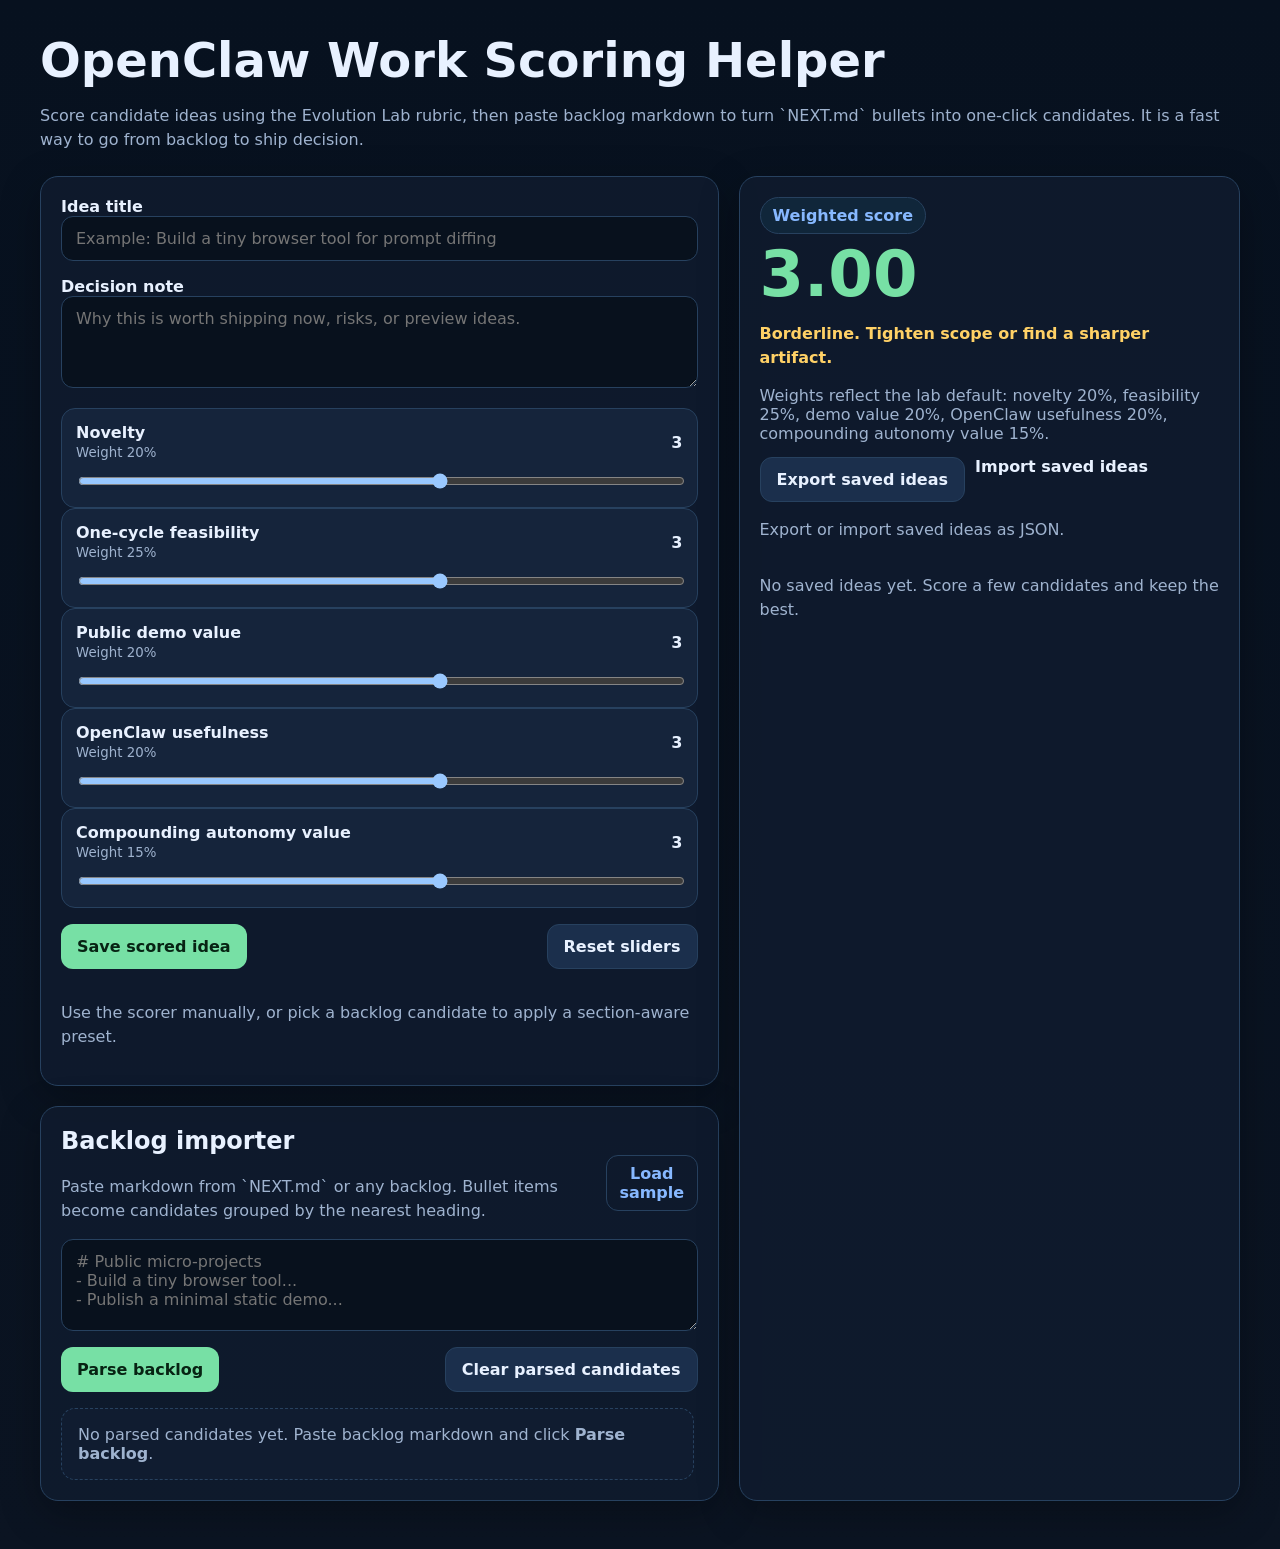
==== previews/work-scoring-helper/index.html @ e31ad32d "Add section-aware presets to work scoring helper" ====
<!doctype html>
<html lang="en">
<head>
  <meta charset="utf-8">
  <meta name="viewport" content="width=device-width, initial-scale=1">
  <title>OpenClaw Work Scoring Helper</title>
  <style>
    :root {
      color-scheme: dark;
      --bg: #07111f;
      --panel: #0f1b2d;
      --soft: #15243b;
      --line: #27415f;
      --text: #e8f1ff;
      --muted: #9fb3cf;
      --accent: #77e0a5;
      --accent-2: #87b8ff;
      --warn: #ffd166;
    }
    * { box-sizing: border-box; }
    body {
      margin: 0;
      font-family: Inter, ui-sans-serif, system-ui, sans-serif;
      background: linear-gradient(180deg, #07111f 0%, #0b1422 100%);
      color: var(--text);
    }
    .wrap {
      max-width: 1240px;
      margin: 0 auto;
      padding: 32px 20px 48px;
    }
    h1, h2, h3 { margin-top: 0; }
    h1 { margin-bottom: 12px; font-size: clamp(2rem, 4vw, 3rem); }
    p { color: var(--muted); line-height: 1.5; }
    .grid {
      display: grid;
      grid-template-columns: 1.15fr 0.85fr;
      gap: 20px;
      margin-top: 24px;
    }
    .stack { display: grid; gap: 20px; }
    .panel {
      background: rgba(15, 27, 45, 0.92);
      border: 1px solid var(--line);
      border-radius: 18px;
      padding: 20px;
      box-shadow: 0 12px 40px rgba(0,0,0,0.28);
    }
    .controls { display: grid; gap: 16px; }
    .criterion, .candidate-card {
      background: var(--soft);
      border: 1px solid var(--line);
      border-radius: 14px;
      padding: 14px;
    }
    .row, .idea-row, .candidate-head {
      display: flex;
      align-items: center;
      justify-content: space-between;
      gap: 12px;
    }
    .idea-row { align-items: stretch; }
    .candidate-head { align-items: flex-start; }
    label { font-weight: 700; }
    small, .hint { color: var(--muted); }
    input[type="range"] { width: 100%; margin-top: 12px; }
    input[type="text"], textarea {
      width: 100%;
      background: #08111d;
      color: var(--text);
      border: 1px solid var(--line);
      border-radius: 12px;
      padding: 12px 14px;
      font: inherit;
    }
    textarea { min-height: 92px; resize: vertical; }
    button {
      appearance: none;
      border: 0;
      border-radius: 12px;
      padding: 12px 16px;
      font: inherit;
      font-weight: 700;
      cursor: pointer;
      background: var(--accent);
      color: #072313;
    }
    button.secondary {
      background: #1b2f4c;
      color: var(--text);
      border: 1px solid var(--line);
    }
    button.ghost {
      background: transparent;
      color: var(--accent-2);
      border: 1px solid var(--line);
      padding: 8px 12px;
    }
    .toolbar {
      display: flex;
      flex-wrap: wrap;
      gap: 10px;
      margin-top: 14px;
    }
    .toolbar input[type="file"] {
      display: none;
    }
    .score {
      font-size: 4rem;
      font-weight: 800;
      color: var(--accent);
      line-height: 1;
      margin: 8px 0 12px;
    }
    .badge, .tag {
      display: inline-flex;
      align-items: center;
      gap: 8px;
      border-radius: 999px;
      padding: 8px 12px;
      background: #10263a;
      border: 1px solid var(--line);
      color: var(--accent-2);
      font-weight: 700;
    }
    .tag {
      padding: 4px 10px;
      font-size: 0.85rem;
      color: var(--muted);
    }
    .list { display: grid; gap: 10px; margin-top: 16px; }
    .idea-card {
      background: var(--soft);
      border: 1px solid var(--line);
      border-radius: 14px;
      padding: 14px;
    }
    .idea-card h3, .candidate-card h3 { margin: 0 0 6px; font-size: 1rem; }
    .idea-meta, .candidate-meta {
      display: flex;
      flex-wrap: wrap;
      gap: 8px;
      margin-top: 10px;
      color: var(--muted);
      font-size: 0.92rem;
    }
    .topline { color: var(--warn); font-weight: 700; }
    .candidate-list {
      display: grid;
      gap: 12px;
      margin-top: 16px;
      max-height: 460px;
      overflow: auto;
      padding-right: 4px;
    }
    .candidate-card p { margin-bottom: 0; }
    .empty {
      border: 1px dashed var(--line);
      border-radius: 14px;
      padding: 16px;
      color: var(--muted);
      background: rgba(21, 36, 59, 0.35);
    }
    @media (max-width: 960px) {
      .grid { grid-template-columns: 1fr; }
      .idea-row, .candidate-head { flex-direction: column; }
    }
  </style>
</head>
<body>
  <div class="wrap">
    <h1>OpenClaw Work Scoring Helper</h1>
    <p>Score candidate ideas using the Evolution Lab rubric, then paste backlog markdown to turn `NEXT.md` bullets into one-click candidates. It is a fast way to go from backlog to ship decision.</p>
    <div class="grid">
      <section class="stack">
        <div class="panel controls">
          <div>
            <label for="idea">Idea title</label>
            <input id="idea" type="text" placeholder="Example: Build a tiny browser tool for prompt diffing">
          </div>
          <div>
            <label for="notes">Decision note</label>
            <textarea id="notes" placeholder="Why this is worth shipping now, risks, or preview ideas."></textarea>
          </div>
          <div id="criteria"></div>
          <div class="idea-row">
            <button id="saveBtn">Save scored idea</button>
            <button id="resetBtn" class="secondary">Reset sliders</button>
          </div>
          <p id="presetHint" class="hint">Use the scorer manually, or pick a backlog candidate to apply a section-aware preset.</p>
        </div>

        <div class="panel">
          <div class="row">
            <div>
              <h2>Backlog importer</h2>
              <p>Paste markdown from `NEXT.md` or any backlog. Bullet items become candidates grouped by the nearest heading.</p>
            </div>
            <button id="seedBtn" class="ghost">Load sample</button>
          </div>
          <textarea id="backlogInput" placeholder="# Public micro-projects&#10;- Build a tiny browser tool...&#10;- Publish a minimal static demo..."></textarea>
          <div class="idea-row" style="margin-top: 12px;">
            <button id="parseBtn">Parse backlog</button>
            <button id="clearBacklogBtn" class="secondary">Clear parsed candidates</button>
          </div>
          <div id="candidateList" class="candidate-list"></div>
        </div>
      </section>

      <aside class="panel">
        <div class="badge">Weighted score</div>
        <div class="score" id="score">0.0</div>
        <p id="summary" class="topline">Adjust the sliders to see whether this work is a strong next-cycle candidate.</p>
        <div class="hint">Weights reflect the lab default: novelty 20%, feasibility 25%, demo value 20%, OpenClaw usefulness 20%, compounding autonomy value 15%.</div>
        <div class="toolbar">
          <button id="exportBtn" class="secondary" type="button">Export saved ideas</button>
          <label for="importFile" class="ghost">Import saved ideas</label>
          <input id="importFile" type="file" accept="application/json">
        </div>
        <p id="transferStatus" class="hint">Export or import saved ideas as JSON.</p>
        <div class="list" id="savedIdeas"></div>
      </aside>
    </div>
  </div>
  <script>
    const rubric = [
      { key: 'novelty', label: 'Novelty', weight: 0.20, value: 3 },
      { key: 'feasibility', label: 'One-cycle feasibility', weight: 0.25, value: 3 },
      { key: 'demo', label: 'Public demo value', weight: 0.20, value: 3 },
      { key: 'usefulness', label: 'OpenClaw usefulness', weight: 0.20, value: 3 },
      { key: 'compound', label: 'Compounding autonomy value', weight: 0.15, value: 3 }
    ];

    const sampleBacklog = `## Public micro-project experiments\n- Build a tiny browser tool that solves one concrete developer workflow pain.\n- Publish a minimal static demo with source, README, and a screenshot or preview.\n\n## OpenClaw autonomy improvements\n- Improve cycle recording so artifacts, blockers, and previews are easier to audit.\n- Prototype a better work scoring helper for novelty, feasibility, demo value, OpenClaw usefulness, and compounding autonomy value.`;

    const sectionPresets = [
      {
        match: /public micro-project/i,
        label: 'Public micro-project preset',
        values: { novelty: 4.5, feasibility: 4, demo: 5, usefulness: 3, compound: 2.5 },
        rationale: 'Bias toward novelty, shipping speed, and demo punch.'
      },
      {
        match: /autonomy improvement/i,
        label: 'Autonomy improvement preset',
        values: { novelty: 3.5, feasibility: 3.5, demo: 2.5, usefulness: 5, compound: 5 },
        rationale: 'Bias toward compounding value for future cycles.'
      },
      {
        match: /maintenance/i,
        label: 'Maintenance preset',
        values: { novelty: 1.5, feasibility: 5, demo: 1.5, usefulness: 3.5, compound: 2.5 },
        rationale: 'Bias toward low-risk cleanup with modest demo value.'
      }
    ];

    const criteriaEl = document.getElementById('criteria');
    const scoreEl = document.getElementById('score');
    const summaryEl = document.getElementById('summary');
    const savedIdeasEl = document.getElementById('savedIdeas');
    const ideaEl = document.getElementById('idea');
    const notesEl = document.getElementById('notes');
    const backlogInputEl = document.getElementById('backlogInput');
    const candidateListEl = document.getElementById('candidateList');
    const transferStatusEl = document.getElementById('transferStatus');
    const presetHintEl = document.getElementById('presetHint');

    function recommendation(score) {
      if (score >= 4.2) return 'Excellent candidate. This is strong cycle material.';
      if (score >= 3.5) return 'Promising. Worth doing unless a more urgent blocker appears.';
      if (score >= 2.7) return 'Borderline. Tighten scope or find a sharper artifact.';
      return 'Weak fit for a cycle. Reframe it or park it.';
    }

    function computeScore() {
      const total = rubric.reduce((sum, item) => sum + item.value * item.weight, 0);
      scoreEl.textContent = total.toFixed(2);
      summaryEl.textContent = recommendation(total);
      return total;
    }

    function renderCriteria() {
      criteriaEl.innerHTML = '';
      rubric.forEach((item) => {
        const block = document.createElement('div');
        block.className = 'criterion';
        block.innerHTML = `
          <div class="row">
            <div>
              <label for="${item.key}">${item.label}</label><br>
              <small>Weight ${(item.weight * 100).toFixed(0)}%</small>
            </div>
            <strong id="${item.key}-value">${item.value}</strong>
          </div>
          <input id="${item.key}" type="range" min="0" max="5" step="0.5" value="${item.value}">
        `;
        criteriaEl.appendChild(block);
        const input = block.querySelector('input');
        const valueEl = block.querySelector('strong');
        input.addEventListener('input', () => {
          item.value = Number(input.value);
          valueEl.textContent = input.value;
          computeScore();
        });
      });
      computeScore();
    }

    function findPreset(section) {
      return sectionPresets.find((preset) => preset.match.test(section || '')) || null;
    }

    function applyPreset(preset) {
      rubric.forEach((item) => {
        if (typeof preset?.values?.[item.key] === 'number') {
          item.value = preset.values[item.key];
        }
      });
      renderCriteria();
      presetHintEl.textContent = preset ? `${preset.label}: ${preset.rationale}` : 'Use the scorer manually, or pick a backlog candidate to apply a section-aware preset.';
    }

    function loadSaved() {
      return JSON.parse(localStorage.getItem('openclaw-work-ideas') || '[]');
    }

    function saveSaved(items) {
      localStorage.setItem('openclaw-work-ideas', JSON.stringify(items));
    }

    function loadCandidates() {
      return JSON.parse(localStorage.getItem('openclaw-work-candidates') || '[]');
    }

    function saveCandidates(items) {
      localStorage.setItem('openclaw-work-candidates', JSON.stringify(items));
    }

    function renderSaved() {
      const items = loadSaved().sort((a, b) => b.score - a.score);
      savedIdeasEl.innerHTML = items.length ? '' : '<p class="hint">No saved ideas yet. Score a few candidates and keep the best.</p>';
      items.forEach((item, index) => {
        const card = document.createElement('div');
        card.className = 'idea-card';
        card.innerHTML = `
          <h3>${index + 1}. ${item.title}</h3>
          <div class="topline">Score ${item.score.toFixed(2)}</div>
          <p>${item.notes || 'No note added.'}</p>
          <div class="idea-meta">
            <span>${new Date(item.savedAt).toLocaleString()}</span>
            <span>${item.breakdown.map(part => `${part.label}: ${part.value}`).join(' • ')}</span>
          </div>
        `;
        savedIdeasEl.appendChild(card);
      });
    }

    function parseBacklog(markdown) {
      const lines = markdown.split(/\r?\n/);
      const candidates = [];
      let currentSection = 'General';

      lines.forEach((line) => {
        const headingMatch = line.match(/^#{1,6}\s+(.+)$/);
        if (headingMatch) {
          currentSection = headingMatch[1].trim();
          return;
        }

        const bulletMatch = line.match(/^\s*[-*+]\s+(.+)$/);
        if (bulletMatch) {
          const text = bulletMatch[1].trim();
          if (!text) return;
          candidates.push({
            title: text.replace(/\.$/, ''),
            section: currentSection,
            note: `Imported from ${currentSection}`
          });
        }
      });

      return candidates;
    }

    function useCandidate(candidate) {
      ideaEl.value = candidate.title;
      notesEl.value = candidate.note;
      applyPreset(findPreset(candidate.section));
      window.scrollTo({ top: 0, behavior: 'smooth' });
      ideaEl.focus();
    }

    function renderCandidates() {
      const items = loadCandidates();
      candidateListEl.innerHTML = '';

      if (!items.length) {
        candidateListEl.innerHTML = '<div class="empty">No parsed candidates yet. Paste backlog markdown and click <strong>Parse backlog</strong>.</div>';
        return;
      }

      items.forEach((candidate, index) => {
        const card = document.createElement('div');
        card.className = 'candidate-card';
        card.innerHTML = `
          <div class="candidate-head">
            <div>
              <h3>${index + 1}. ${candidate.title}</h3>
              <div class="candidate-meta"><span class="tag">${candidate.section}</span></div>
            </div>
            <button class="ghost" type="button">Use in scorer</button>
          </div>
          <p>${candidate.note}</p>
        `;
        card.querySelector('button').addEventListener('click', () => useCandidate(candidate));
        candidateListEl.appendChild(card);
      });
    }

    function setTransferStatus(message) {
      transferStatusEl.textContent = message;
    }

    function exportSavedIdeas() {
      const items = loadSaved();
      const payload = {
        exportedAt: new Date().toISOString(),
        app: 'openclaw-work-scoring-helper',
        version: 1,
        ideas: items
      };
      const blob = new Blob([JSON.stringify(payload, null, 2)], { type: 'application/json' });
      const url = URL.createObjectURL(blob);
      const link = document.createElement('a');
      link.href = url;
      link.download = `openclaw-work-ideas-${new Date().toISOString().replace(/[:.]/g, '-')}.json`;
      document.body.appendChild(link);
      link.click();
      link.remove();
      URL.revokeObjectURL(url);
      setTransferStatus(`Exported ${items.length} saved idea${items.length === 1 ? '' : 's'} as JSON.`);
    }

    async function importSavedIdeas(file) {
      if (!file) return;
      try {
        const text = await file.text();
        const parsed = JSON.parse(text);
        const ideas = Array.isArray(parsed) ? parsed : parsed.ideas;
        if (!Array.isArray(ideas)) throw new Error('JSON must contain an ideas array.');

        const normalized = ideas
          .filter(item => item && typeof item === 'object')
          .map((item) => ({
            title: typeof item.title === 'string' && item.title.trim() ? item.title.trim() : 'Untitled idea',
            notes: typeof item.notes === 'string' ? item.notes : '',
            score: Number(item.score) || 0,
            breakdown: Array.isArray(item.breakdown) ? item.breakdown : [],
            savedAt: item.savedAt || new Date().toISOString()
          }));

        saveSaved(normalized);
        renderSaved();
        setTransferStatus(`Imported ${normalized.length} saved idea${normalized.length === 1 ? '' : 's'} from JSON.`);
      } catch (error) {
        setTransferStatus(`Import failed: ${error.message}`);
      }
    }

    document.getElementById('saveBtn').addEventListener('click', () => {
      const title = ideaEl.value.trim() || 'Untitled idea';
      const score = computeScore();
      const items = loadSaved();
      items.push({
        title,
        notes: notesEl.value.trim(),
        score,
        breakdown: rubric.map(item => ({ label: item.label, value: item.value })),
        savedAt: new Date().toISOString()
      });
      saveSaved(items);
      renderSaved();
    });

    document.getElementById('resetBtn').addEventListener('click', () => {
      rubric.forEach(item => item.value = 3);
      renderCriteria();
      presetHintEl.textContent = 'Use the scorer manually, or pick a backlog candidate to apply a section-aware preset.';
    });

    document.getElementById('seedBtn').addEventListener('click', () => {
      backlogInputEl.value = sampleBacklog;
      backlogInputEl.focus();
    });

    document.getElementById('parseBtn').addEventListener('click', () => {
      const markdown = backlogInputEl.value.trim();
      const parsed = parseBacklog(markdown);
      saveCandidates(parsed);
      renderCandidates();
    });

    document.getElementById('clearBacklogBtn').addEventListener('click', () => {
      backlogInputEl.value = '';
      saveCandidates([]);
      renderCandidates();
    });

    document.getElementById('exportBtn').addEventListener('click', exportSavedIdeas);

    document.getElementById('importFile').addEventListener('change', async (event) => {
      const [file] = event.target.files;
      await importSavedIdeas(file);
      event.target.value = '';
    });

    renderCriteria();
    renderSaved();
    renderCandidates();
  </script>
</body>
</html>
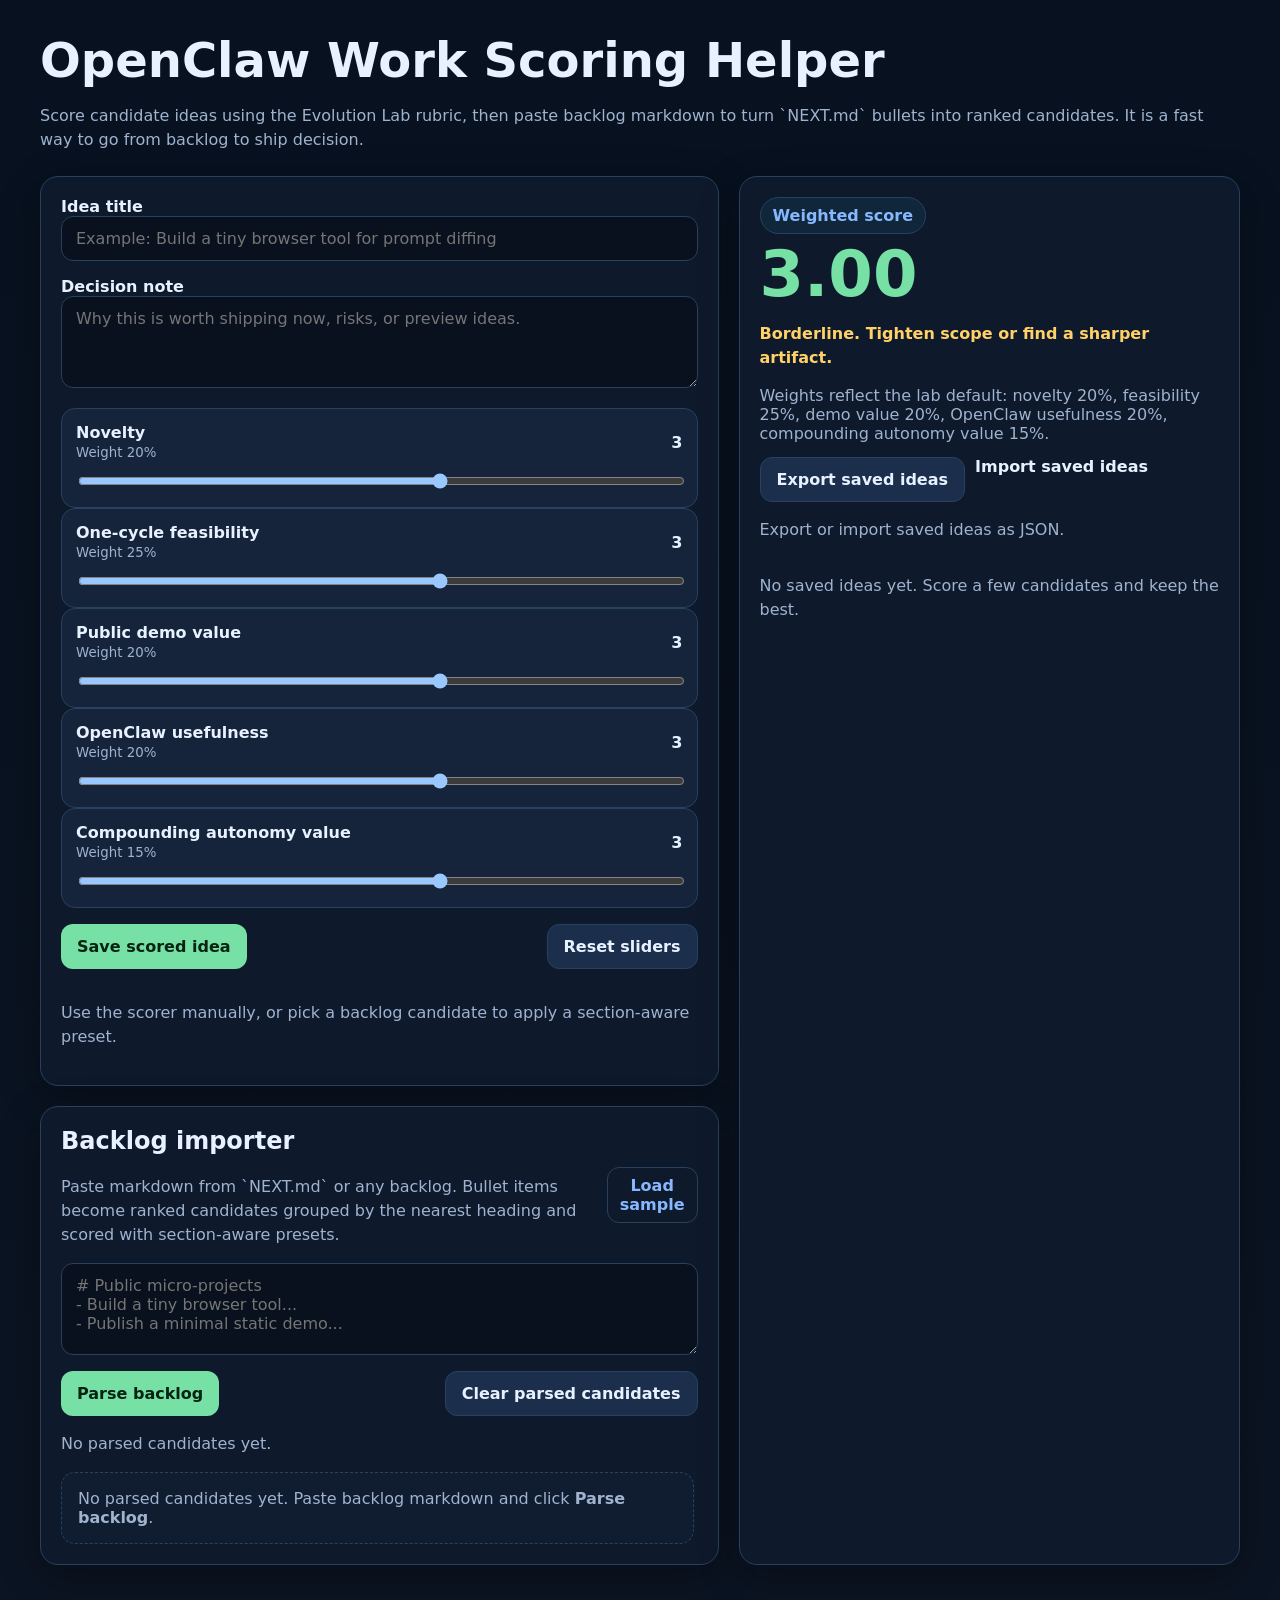
==== commit 18886c23: "feat: rank imported backlog ideas" ====
--- a/previews/work-scoring-helper/index.html
+++ b/previews/work-scoring-helper/index.html
@@ -154,6 +154,29 @@
       padding-right: 4px;
     }
     .candidate-card p { margin-bottom: 0; }
+    .candidate-score {
+      min-width: 96px;
+      text-align: right;
+    }
+    .candidate-score strong {
+      display: block;
+      font-size: 1.2rem;
+      color: var(--accent);
+    }
+    .candidate-score small {
+      display: block;
+      margin-top: 4px;
+    }
+    .candidate-tools {
+      display: flex;
+      gap: 8px;
+      flex-wrap: wrap;
+      margin-top: 10px;
+    }
+    .winner {
+      border-color: var(--accent);
+      box-shadow: 0 0 0 1px rgba(119, 224, 165, 0.25);
+    }
     .empty {
       border: 1px dashed var(--line);
       border-radius: 14px;
@@ -170,7 +193,7 @@
 <body>
   <div class="wrap">
     <h1>OpenClaw Work Scoring Helper</h1>
-    <p>Score candidate ideas using the Evolution Lab rubric, then paste backlog markdown to turn `NEXT.md` bullets into one-click candidates. It is a fast way to go from backlog to ship decision.</p>
+    <p>Score candidate ideas using the Evolution Lab rubric, then paste backlog markdown to turn `NEXT.md` bullets into ranked candidates. It is a fast way to go from backlog to ship decision.</p>
     <div class="grid">
       <section class="stack">
         <div class="panel controls">
@@ -194,7 +217,7 @@
           <div class="row">
             <div>
               <h2>Backlog importer</h2>
-              <p>Paste markdown from `NEXT.md` or any backlog. Bullet items become candidates grouped by the nearest heading.</p>
+              <p>Paste markdown from `NEXT.md` or any backlog. Bullet items become ranked candidates grouped by the nearest heading and scored with section-aware presets.</p>
             </div>
             <button id="seedBtn" class="ghost">Load sample</button>
           </div>
@@ -203,6 +226,7 @@
             <button id="parseBtn">Parse backlog</button>
             <button id="clearBacklogBtn" class="secondary">Clear parsed candidates</button>
           </div>
+          <p id="candidateSummary" class="hint">No parsed candidates yet.</p>
           <div id="candidateList" class="candidate-list"></div>
         </div>
       </section>
@@ -222,37 +246,17 @@
       </aside>
     </div>
   </div>
-  <script>
-    const rubric = [
-      { key: 'novelty', label: 'Novelty', weight: 0.20, value: 3 },
-      { key: 'feasibility', label: 'One-cycle feasibility', weight: 0.25, value: 3 },
-      { key: 'demo', label: 'Public demo value', weight: 0.20, value: 3 },
-      { key: 'usefulness', label: 'OpenClaw usefulness', weight: 0.20, value: 3 },
-      { key: 'compound', label: 'Compounding autonomy value', weight: 0.15, value: 3 }
-    ];
-
-    const sampleBacklog = `## Public micro-project experiments\n- Build a tiny browser tool that solves one concrete developer workflow pain.\n- Publish a minimal static demo with source, README, and a screenshot or preview.\n\n## OpenClaw autonomy improvements\n- Improve cycle recording so artifacts, blockers, and previews are easier to audit.\n- Prototype a better work scoring helper for novelty, feasibility, demo value, OpenClaw usefulness, and compounding autonomy value.`;
-
-    const sectionPresets = [
-      {
-        match: /public micro-project/i,
-        label: 'Public micro-project preset',
-        values: { novelty: 4.5, feasibility: 4, demo: 5, usefulness: 3, compound: 2.5 },
-        rationale: 'Bias toward novelty, shipping speed, and demo punch.'
-      },
-      {
-        match: /autonomy improvement/i,
-        label: 'Autonomy improvement preset',
-        values: { novelty: 3.5, feasibility: 3.5, demo: 2.5, usefulness: 5, compound: 5 },
-        rationale: 'Bias toward compounding value for future cycles.'
-      },
-      {
-        match: /maintenance/i,
-        label: 'Maintenance preset',
-        values: { novelty: 1.5, feasibility: 5, demo: 1.5, usefulness: 3.5, compound: 2.5 },
-        rationale: 'Bias toward low-risk cleanup with modest demo value.'
-      }
-    ];
+  <script type="module">
+    import { defaultRubric, findPreset, parseBacklog, rankCandidates, scoreValues } from './scoring.js';
+
+    const rubric = defaultRubric.map((item) => ({ ...item }));
+    const sampleBacklog = `## Public micro-project experiments
+- Build a tiny browser tool that solves one concrete developer workflow pain.
+- Publish a minimal static demo with source, README, and a screenshot or preview.
+
+## OpenClaw autonomy improvements
+- Improve cycle recording so artifacts, blockers, and previews are easier to audit.
+- Prototype a better work scoring helper for novelty, feasibility, demo value, OpenClaw usefulness, and compounding autonomy value.`;
 
     const criteriaEl = document.getElementById('criteria');
     const scoreEl = document.getElementById('score');
@@ -262,6 +266,7 @@
     const notesEl = document.getElementById('notes');
     const backlogInputEl = document.getElementById('backlogInput');
     const candidateListEl = document.getElementById('candidateList');
+    const candidateSummaryEl = document.getElementById('candidateSummary');
     const transferStatusEl = document.getElementById('transferStatus');
     const presetHintEl = document.getElementById('presetHint');
 
@@ -273,7 +278,8 @@
     }
 
     function computeScore() {
-      const total = rubric.reduce((sum, item) => sum + item.value * item.weight, 0);
+      const values = Object.fromEntries(rubric.map((item) => [item.key, item.value]));
+      const total = scoreValues(values, rubric);
       scoreEl.textContent = total.toFixed(2);
       summaryEl.textContent = recommendation(total);
       return total;
@@ -306,10 +312,6 @@
       computeScore();
     }
 
-    function findPreset(section) {
-      return sectionPresets.find((preset) => preset.match.test(section || '')) || null;
-    }
-
     function applyPreset(preset) {
       rubric.forEach((item) => {
         if (typeof preset?.values?.[item.key] === 'number') {
@@ -348,38 +350,11 @@
           <p>${item.notes || 'No note added.'}</p>
           <div class="idea-meta">
             <span>${new Date(item.savedAt).toLocaleString()}</span>
-            <span>${item.breakdown.map(part => `${part.label}: ${part.value}`).join(' • ')}</span>
+            <span>${item.breakdown.map((part) => `${part.label}: ${part.value}`).join(' • ')}</span>
           </div>
         `;
         savedIdeasEl.appendChild(card);
       });
-    }
-
-    function parseBacklog(markdown) {
-      const lines = markdown.split(/\r?\n/);
-      const candidates = [];
-      let currentSection = 'General';
-
-      lines.forEach((line) => {
-        const headingMatch = line.match(/^#{1,6}\s+(.+)$/);
-        if (headingMatch) {
-          currentSection = headingMatch[1].trim();
-          return;
-        }
-
-        const bulletMatch = line.match(/^\s*[-*+]\s+(.+)$/);
-        if (bulletMatch) {
-          const text = bulletMatch[1].trim();
-          if (!text) return;
-          candidates.push({
-            title: text.replace(/\.$/, ''),
-            section: currentSection,
-            note: `Imported from ${currentSection}`
-          });
-        }
-      });
-
-      return candidates;
     }
 
     function useCandidate(candidate) {
@@ -391,26 +366,36 @@
     }
 
     function renderCandidates() {
-      const items = loadCandidates();
+      const items = rankCandidates(loadCandidates(), rubric);
       candidateListEl.innerHTML = '';
 
       if (!items.length) {
+        candidateSummaryEl.textContent = 'No parsed candidates yet.';
         candidateListEl.innerHTML = '<div class="empty">No parsed candidates yet. Paste backlog markdown and click <strong>Parse backlog</strong>.</div>';
         return;
       }
 
+      const top = items[0];
+      candidateSummaryEl.textContent = `Top preset-ranked candidate: ${top.title} (${top.estimatedScore.toFixed(2)}).`;
+
       items.forEach((candidate, index) => {
         const card = document.createElement('div');
-        card.className = 'candidate-card';
+        card.className = `candidate-card${index === 0 ? ' winner' : ''}`;
         card.innerHTML = `
           <div class="candidate-head">
             <div>
               <h3>${index + 1}. ${candidate.title}</h3>
               <div class="candidate-meta"><span class="tag">${candidate.section}</span></div>
             </div>
+            <div class="candidate-score">
+              <strong>${candidate.estimatedScore.toFixed(2)}</strong>
+              <small>${candidate.preset ? candidate.preset.label : 'Current sliders'}</small>
+            </div>
+          </div>
+          <p>${candidate.note}</p>
+          <div class="candidate-tools">
             <button class="ghost" type="button">Use in scorer</button>
           </div>
-          <p>${candidate.note}</p>
         `;
         card.querySelector('button').addEventListener('click', () => useCandidate(candidate));
         candidateListEl.appendChild(card);
@@ -450,7 +435,7 @@
         if (!Array.isArray(ideas)) throw new Error('JSON must contain an ideas array.');
 
         const normalized = ideas
-          .filter(item => item && typeof item === 'object')
+          .filter((item) => item && typeof item === 'object')
           .map((item) => ({
             title: typeof item.title === 'string' && item.title.trim() ? item.title.trim() : 'Untitled idea',
             notes: typeof item.notes === 'string' ? item.notes : '',
@@ -475,7 +460,7 @@
         title,
         notes: notesEl.value.trim(),
         score,
-        breakdown: rubric.map(item => ({ label: item.label, value: item.value })),
+        breakdown: rubric.map((item) => ({ label: item.label, value: item.value })),
         savedAt: new Date().toISOString()
       });
       saveSaved(items);
@@ -483,7 +468,9 @@
     });
 
     document.getElementById('resetBtn').addEventListener('click', () => {
-      rubric.forEach(item => item.value = 3);
+      defaultRubric.forEach((item, index) => {
+        rubric[index].value = item.value;
+      });
       renderCriteria();
       presetHintEl.textContent = 'Use the scorer manually, or pick a backlog candidate to apply a section-aware preset.';
     });
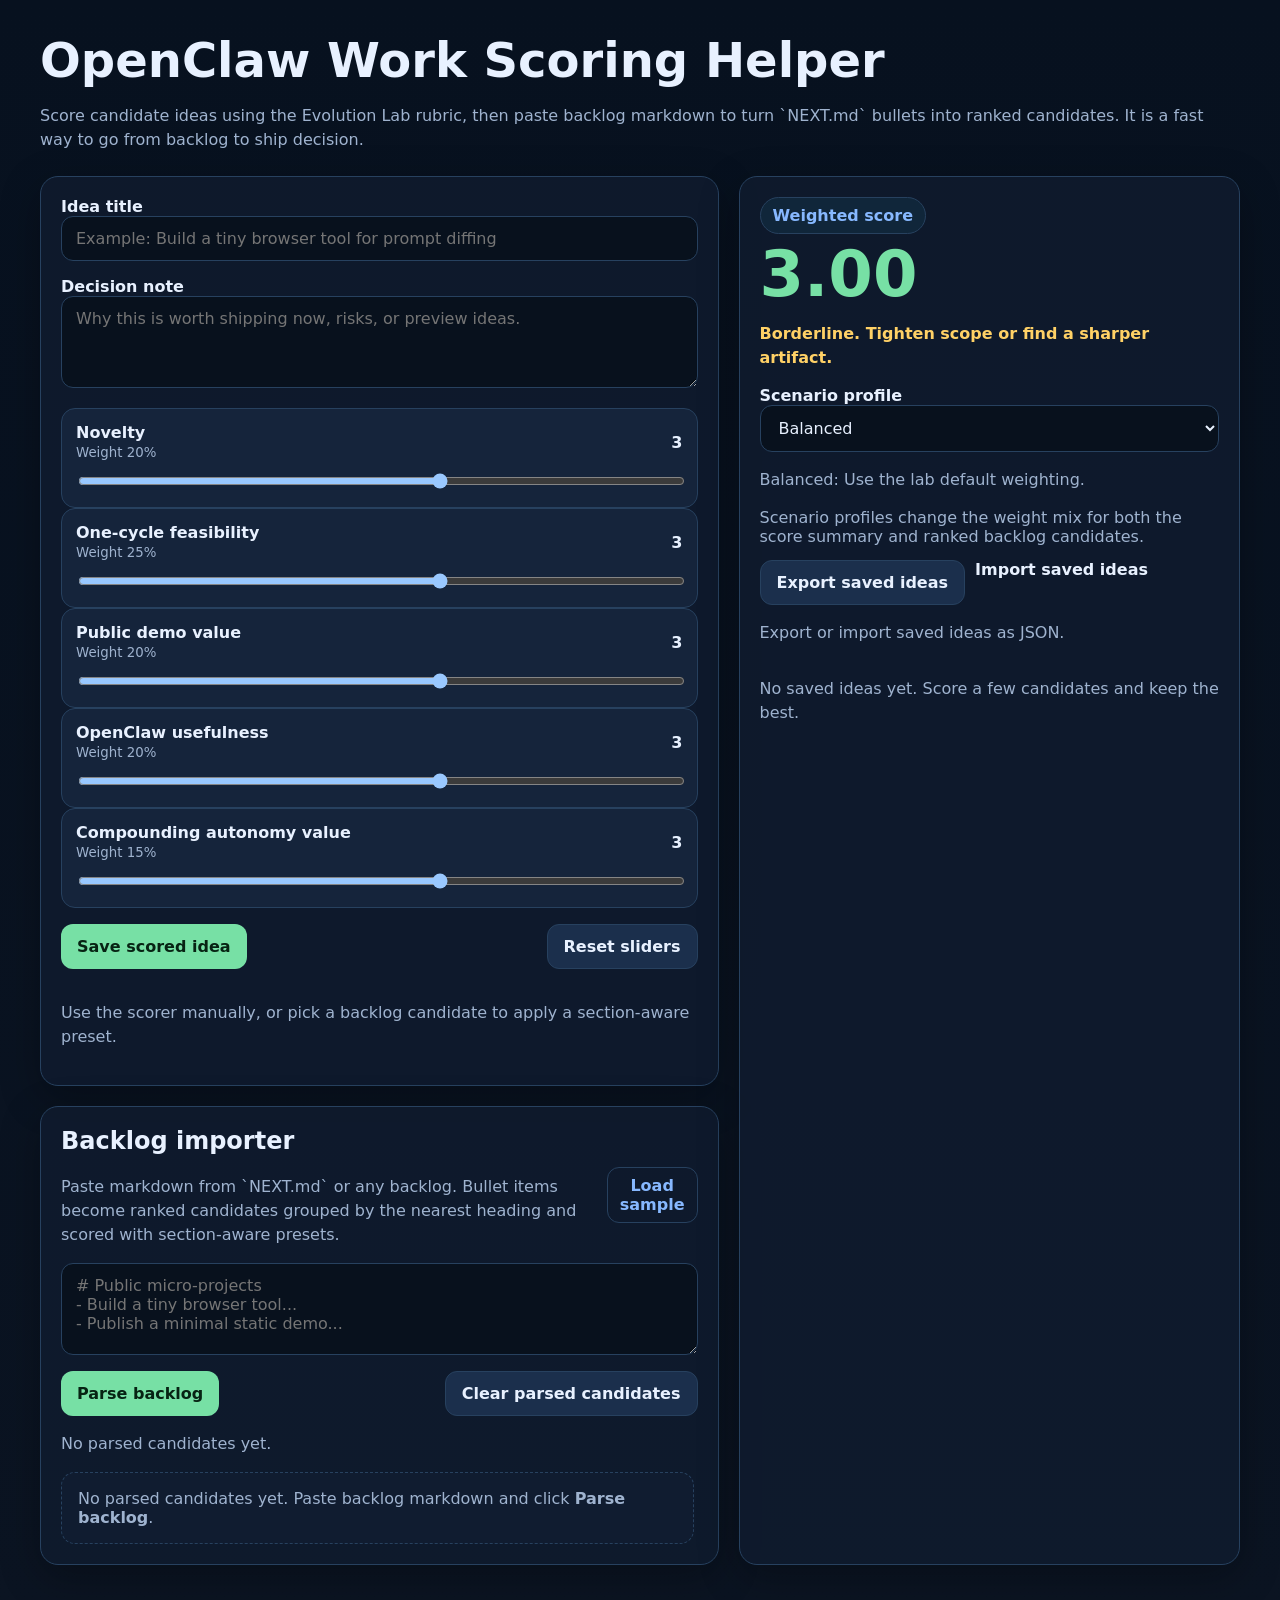
==== commit a5b1312d: "feat: add work scoring scenario profiles" ====
--- a/previews/work-scoring-helper/index.html
+++ b/previews/work-scoring-helper/index.html
@@ -64,7 +64,7 @@
     label { font-weight: 700; }
     small, .hint { color: var(--muted); }
     input[type="range"] { width: 100%; margin-top: 12px; }
-    input[type="text"], textarea {
+    input[type="text"], textarea, select {
       width: 100%;
       background: #08111d;
       color: var(--text);
@@ -235,7 +235,12 @@
         <div class="badge">Weighted score</div>
         <div class="score" id="score">0.0</div>
         <p id="summary" class="topline">Adjust the sliders to see whether this work is a strong next-cycle candidate.</p>
-        <div class="hint">Weights reflect the lab default: novelty 20%, feasibility 25%, demo value 20%, OpenClaw usefulness 20%, compounding autonomy value 15%.</div>
+        <div>
+          <label for="profileSelect">Scenario profile</label>
+          <select id="profileSelect"></select>
+          <p id="profileHint" class="hint">Balanced: use the lab default weighting.</p>
+        </div>
+        <div class="hint">Scenario profiles change the weight mix for both the score summary and ranked backlog candidates.</div>
         <div class="toolbar">
           <button id="exportBtn" class="secondary" type="button">Export saved ideas</button>
           <label for="importFile" class="ghost">Import saved ideas</label>
@@ -247,7 +252,17 @@
     </div>
   </div>
   <script type="module">
-    import { defaultRubric, findPreset, parseBacklog, rankCandidates, scoreValues } from './scoring.js';
+    import {
+      buildCandidateBrief,
+      defaultRubric,
+      findPreset,
+      formatIdeaBrief,
+      getScoreProfile,
+      parseBacklog,
+      rankCandidates,
+      scoreProfiles,
+      scoreValues
+    } from './scoring.js';
 
     const rubric = defaultRubric.map((item) => ({ ...item }));
     const sampleBacklog = `## Public micro-project experiments
@@ -269,6 +284,9 @@
     const candidateSummaryEl = document.getElementById('candidateSummary');
     const transferStatusEl = document.getElementById('transferStatus');
     const presetHintEl = document.getElementById('presetHint');
+    const profileSelectEl = document.getElementById('profileSelect');
+    const profileHintEl = document.getElementById('profileHint');
+    let activeProfile = getScoreProfile('balanced');
 
     function recommendation(score) {
       if (score >= 4.2) return 'Excellent candidate. This is strong cycle material.';
@@ -279,7 +297,7 @@
 
     function computeScore() {
       const values = Object.fromEntries(rubric.map((item) => [item.key, item.value]));
-      const total = scoreValues(values, rubric);
+      const total = scoreValues(values, activeProfile.rubric);
       scoreEl.textContent = total.toFixed(2);
       summaryEl.textContent = recommendation(total);
       return total;
@@ -294,7 +312,7 @@
           <div class="row">
             <div>
               <label for="${item.key}">${item.label}</label><br>
-              <small>Weight ${(item.weight * 100).toFixed(0)}%</small>
+              <small>Weight ${((activeProfile.rubric.find((profileItem) => profileItem.key === item.key)?.weight ?? item.weight) * 100).toFixed(0)}%</small>
             </div>
             <strong id="${item.key}-value">${item.value}</strong>
           </div>
@@ -336,6 +354,45 @@
 
     function saveCandidates(items) {
       localStorage.setItem('openclaw-work-candidates', JSON.stringify(items));
+    }
+
+    async function copyText(text) {
+      if (navigator.clipboard?.writeText) {
+        await navigator.clipboard.writeText(text);
+        return;
+      }
+
+      const input = document.createElement('textarea');
+      input.value = text;
+      input.setAttribute('readonly', 'readonly');
+      input.style.position = 'absolute';
+      input.style.left = '-9999px';
+      document.body.appendChild(input);
+      input.select();
+      const copied = document.execCommand('copy');
+      input.remove();
+
+      if (!copied) throw new Error('Clipboard copy is unavailable in this browser.');
+    }
+
+    async function copySavedIdeaBrief(item) {
+      const markdown = formatIdeaBrief({
+        title: item.title,
+        section: item.section,
+        score: item.score,
+        notes: item.notes,
+        breakdown: item.breakdown,
+        exportedAt: new Date().toISOString()
+      });
+
+      await copyText(markdown);
+      setTransferStatus(`Copied markdown brief for ${item.title}.`);
+    }
+
+    async function copyCandidateBrief(candidate) {
+      const markdown = buildCandidateBrief(candidate, activeProfile.rubric, new Date().toISOString());
+      await copyText(markdown);
+      setTransferStatus(`Copied markdown brief for ${candidate.title}.`);
     }
 
     function renderSaved() {
@@ -352,7 +409,17 @@
             <span>${new Date(item.savedAt).toLocaleString()}</span>
             <span>${item.breakdown.map((part) => `${part.label}: ${part.value}`).join(' • ')}</span>
           </div>
+          <div class="candidate-tools">
+            <button class="ghost" type="button">Copy brief</button>
+          </div>
         `;
+        card.querySelector('button').addEventListener('click', async () => {
+          try {
+            await copySavedIdeaBrief(item);
+          } catch (error) {
+            setTransferStatus(`Copy failed: ${error.message}`);
+          }
+        });
         savedIdeasEl.appendChild(card);
       });
     }
@@ -366,7 +433,7 @@
     }
 
     function renderCandidates() {
-      const items = rankCandidates(loadCandidates(), rubric);
+      const items = rankCandidates(loadCandidates(), activeProfile.rubric);
       candidateListEl.innerHTML = '';
 
       if (!items.length) {
@@ -376,7 +443,7 @@
       }
 
       const top = items[0];
-      candidateSummaryEl.textContent = `Top preset-ranked candidate: ${top.title} (${top.estimatedScore.toFixed(2)}).`;
+      candidateSummaryEl.textContent = `Top ${activeProfile.label.toLowerCase()} candidate: ${top.title} (${top.estimatedScore.toFixed(2)}).`;
 
       items.forEach((candidate, index) => {
         const card = document.createElement('div');
@@ -389,15 +456,23 @@
             </div>
             <div class="candidate-score">
               <strong>${candidate.estimatedScore.toFixed(2)}</strong>
-              <small>${candidate.preset ? candidate.preset.label : 'Current sliders'}</small>
+              <small>${activeProfile.label} • ${candidate.preset ? candidate.preset.label : 'Current sliders'}</small>
             </div>
           </div>
           <p>${candidate.note}</p>
           <div class="candidate-tools">
-            <button class="ghost" type="button">Use in scorer</button>
+            <button class="ghost" type="button" data-action="use">Use in scorer</button>
+            <button class="ghost" type="button" data-action="copy">Copy brief</button>
           </div>
         `;
-        card.querySelector('button').addEventListener('click', () => useCandidate(candidate));
+        card.querySelector('[data-action="use"]').addEventListener('click', () => useCandidate(candidate));
+        card.querySelector('[data-action="copy"]').addEventListener('click', async () => {
+          try {
+            await copyCandidateBrief(candidate);
+          } catch (error) {
+            setTransferStatus(`Copy failed: ${error.message}`);
+          }
+        });
         candidateListEl.appendChild(card);
       });
     }
@@ -438,6 +513,7 @@
           .filter((item) => item && typeof item === 'object')
           .map((item) => ({
             title: typeof item.title === 'string' && item.title.trim() ? item.title.trim() : 'Untitled idea',
+            section: typeof item.section === 'string' && item.section.trim() ? item.section.trim() : 'Imported idea',
             notes: typeof item.notes === 'string' ? item.notes : '',
             score: Number(item.score) || 0,
             breakdown: Array.isArray(item.breakdown) ? item.breakdown : [],
@@ -452,12 +528,32 @@
       }
     }
 
+    function renderProfileOptions() {
+      profileSelectEl.innerHTML = scoreProfiles.map((profile) => `<option value="${profile.id}">${profile.label}</option>`).join('');
+      profileSelectEl.value = activeProfile.id;
+      profileHintEl.textContent = `${activeProfile.label}: ${activeProfile.description}`;
+    }
+
+    function setActiveProfile(profileId) {
+      activeProfile = getScoreProfile(profileId);
+      profileSelectEl.value = activeProfile.id;
+      profileHintEl.textContent = `${activeProfile.label}: ${activeProfile.description}`;
+      computeScore();
+      renderCriteria();
+      renderCandidates();
+    }
+
+    profileSelectEl.addEventListener('change', (event) => {
+      setActiveProfile(event.target.value);
+    });
+
     document.getElementById('saveBtn').addEventListener('click', () => {
       const title = ideaEl.value.trim() || 'Untitled idea';
       const score = computeScore();
       const items = loadSaved();
       items.push({
         title,
+        section: `Manual scoring (${activeProfile.label})`,
         notes: notesEl.value.trim(),
         score,
         breakdown: rubric.map((item) => ({ label: item.label, value: item.value })),
@@ -501,9 +597,9 @@
       event.target.value = '';
     });
 
-    renderCriteria();
+    renderProfileOptions();
+    setActiveProfile('balanced');
     renderSaved();
-    renderCandidates();
   </script>
 </body>
 </html>
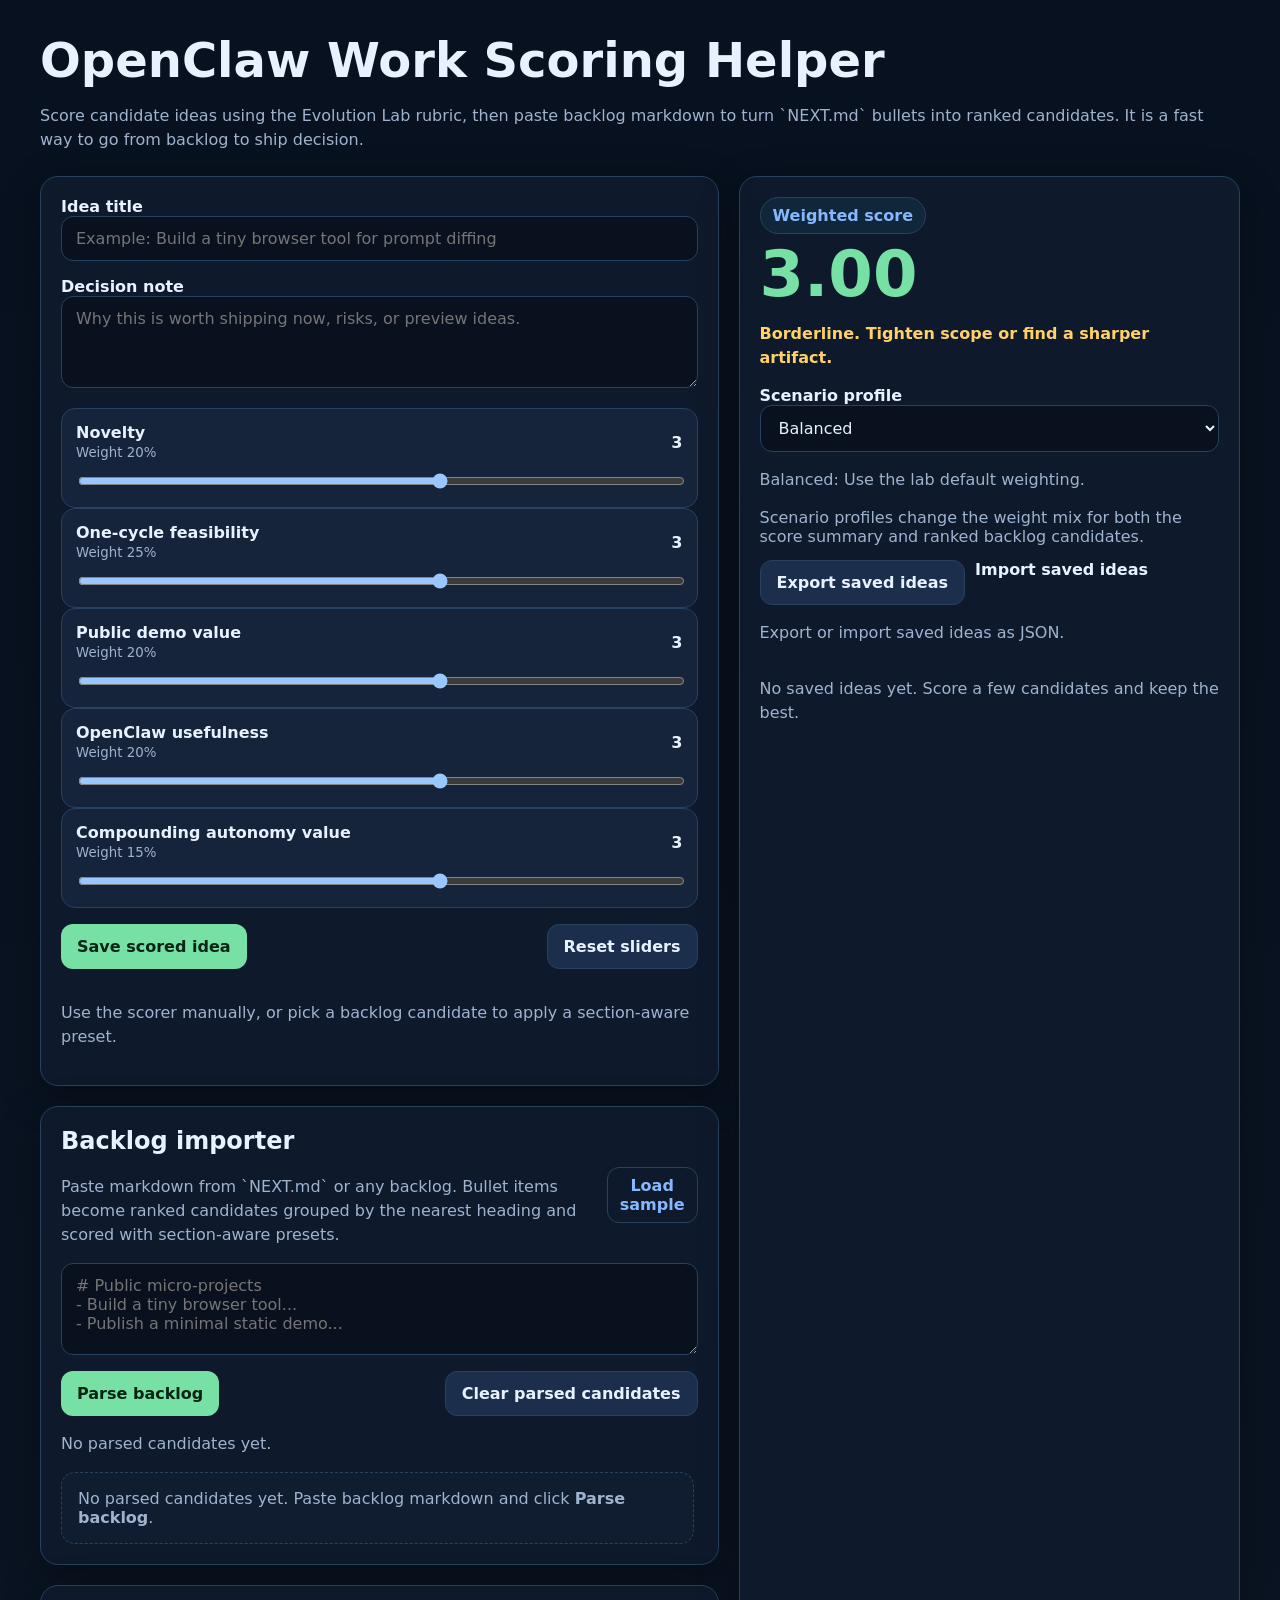
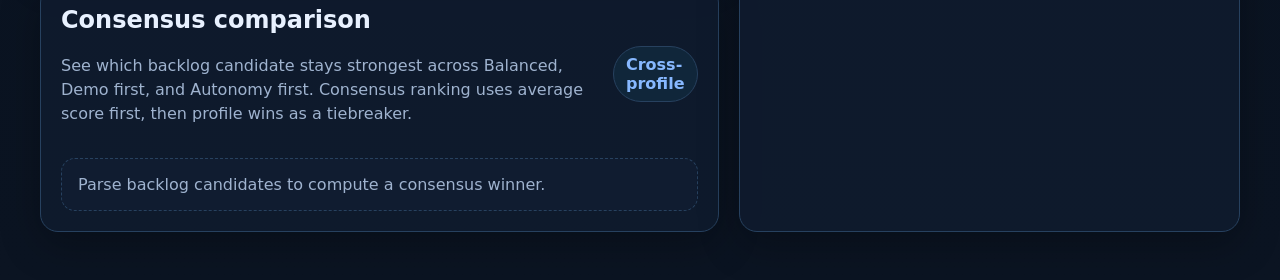
==== commit ee6fad51: "feat: add work scoring consensus view" ====
--- a/previews/work-scoring-helper/index.html
+++ b/previews/work-scoring-helper/index.html
@@ -177,6 +177,43 @@
       border-color: var(--accent);
       box-shadow: 0 0 0 1px rgba(119, 224, 165, 0.25);
     }
+    .consensus-summary {
+      display: grid;
+      gap: 12px;
+      margin-top: 16px;
+    }
+    .mini-score {
+      font-size: 2.1rem;
+      font-weight: 800;
+      color: var(--accent);
+      line-height: 1;
+    }
+    .table-wrap {
+      overflow: auto;
+      margin-top: 16px;
+      border: 1px solid var(--line);
+      border-radius: 14px;
+    }
+    table {
+      width: 100%;
+      border-collapse: collapse;
+      min-width: 720px;
+      background: rgba(8, 17, 29, 0.6);
+    }
+    th, td {
+      padding: 12px 14px;
+      border-bottom: 1px solid var(--line);
+      text-align: left;
+      vertical-align: top;
+    }
+    th {
+      color: var(--accent-2);
+      font-size: 0.9rem;
+      background: rgba(16, 38, 58, 0.75);
+    }
+    td strong {
+      color: var(--text);
+    }
     .empty {
       border: 1px dashed var(--line);
       border-radius: 14px;
@@ -228,6 +265,20 @@
           </div>
           <p id="candidateSummary" class="hint">No parsed candidates yet.</p>
           <div id="candidateList" class="candidate-list"></div>
+        </div>
+
+        <div class="panel">
+          <div class="row">
+            <div>
+              <h2>Consensus comparison</h2>
+              <p>See which backlog candidate stays strongest across Balanced, Demo first, and Autonomy first. Consensus ranking uses average score first, then profile wins as a tiebreaker.</p>
+            </div>
+            <span class="badge">Cross-profile</span>
+          </div>
+          <div id="consensusSummary" class="consensus-summary">
+            <div class="empty">Parse backlog candidates to compute a consensus winner.</div>
+          </div>
+          <div id="consensusTable" class="table-wrap" hidden></div>
         </div>
       </section>
 
@@ -260,6 +311,7 @@
       getScoreProfile,
       parseBacklog,
       rankCandidates,
+      rankCandidatesByConsensus,
       scoreProfiles,
       scoreValues
     } from './scoring.js';
@@ -286,6 +338,8 @@
     const presetHintEl = document.getElementById('presetHint');
     const profileSelectEl = document.getElementById('profileSelect');
     const profileHintEl = document.getElementById('profileHint');
+    const consensusSummaryEl = document.getElementById('consensusSummary');
+    const consensusTableEl = document.getElementById('consensusTable');
     let activeProfile = getScoreProfile('balanced');
 
     function recommendation(score) {
@@ -432,9 +486,63 @@
       ideaEl.focus();
     }
 
+    function renderConsensus(items) {
+      if (!items.length) {
+        consensusSummaryEl.innerHTML = '<div class="empty">Parse backlog candidates to compute a consensus winner.</div>';
+        consensusTableEl.hidden = true;
+        consensusTableEl.innerHTML = '';
+        return;
+      }
+
+      const ranked = rankCandidatesByConsensus(items);
+      const winner = ranked[0];
+      consensusSummaryEl.innerHTML = `
+        <div class="candidate-card winner">
+          <div class="candidate-head">
+            <div>
+              <h3>Consensus winner: ${winner.title}</h3>
+              <div class="candidate-meta"><span class="tag">${winner.section}</span><span class="tag">${winner.profileWinCount} profile win${winner.profileWinCount === 1 ? '' : 's'}</span></div>
+            </div>
+            <div class="candidate-score">
+              <strong>${winner.averageScore.toFixed(2)}</strong>
+              <small>Average across all profiles</small>
+            </div>
+          </div>
+          <p>${winner.note}</p>
+        </div>
+      `;
+
+      const headers = ['Candidate', 'Balanced', 'Demo first', 'Autonomy first', 'Average', 'Wins'];
+      const rows = ranked.map((candidate) => {
+        const scores = Object.fromEntries(candidate.profileScores.map((item) => [item.profileLabel, item.score.toFixed(2)]));
+        return `
+          <tr>
+            <td><strong>${candidate.title}</strong><br><small>${candidate.section}</small></td>
+            <td>${scores['Balanced']}</td>
+            <td>${scores['Demo first']}</td>
+            <td>${scores['Autonomy first']}</td>
+            <td>${candidate.averageScore.toFixed(2)}</td>
+            <td>${candidate.profileWinCount}</td>
+          </tr>
+        `;
+      }).join('');
+
+      consensusTableEl.hidden = false;
+      consensusTableEl.innerHTML = `
+        <table>
+          <thead>
+            <tr>${headers.map((header) => `<th>${header}</th>`).join('')}</tr>
+          </thead>
+          <tbody>${rows}</tbody>
+        </table>
+      `;
+    }
+
     function renderCandidates() {
-      const items = rankCandidates(loadCandidates(), activeProfile.rubric);
+      const sourceItems = loadCandidates();
+      const items = rankCandidates(sourceItems, activeProfile.rubric);
       candidateListEl.innerHTML = '';
+      renderConsensus(sourceItems);
 
       if (!items.length) {
         candidateSummaryEl.textContent = 'No parsed candidates yet.';
